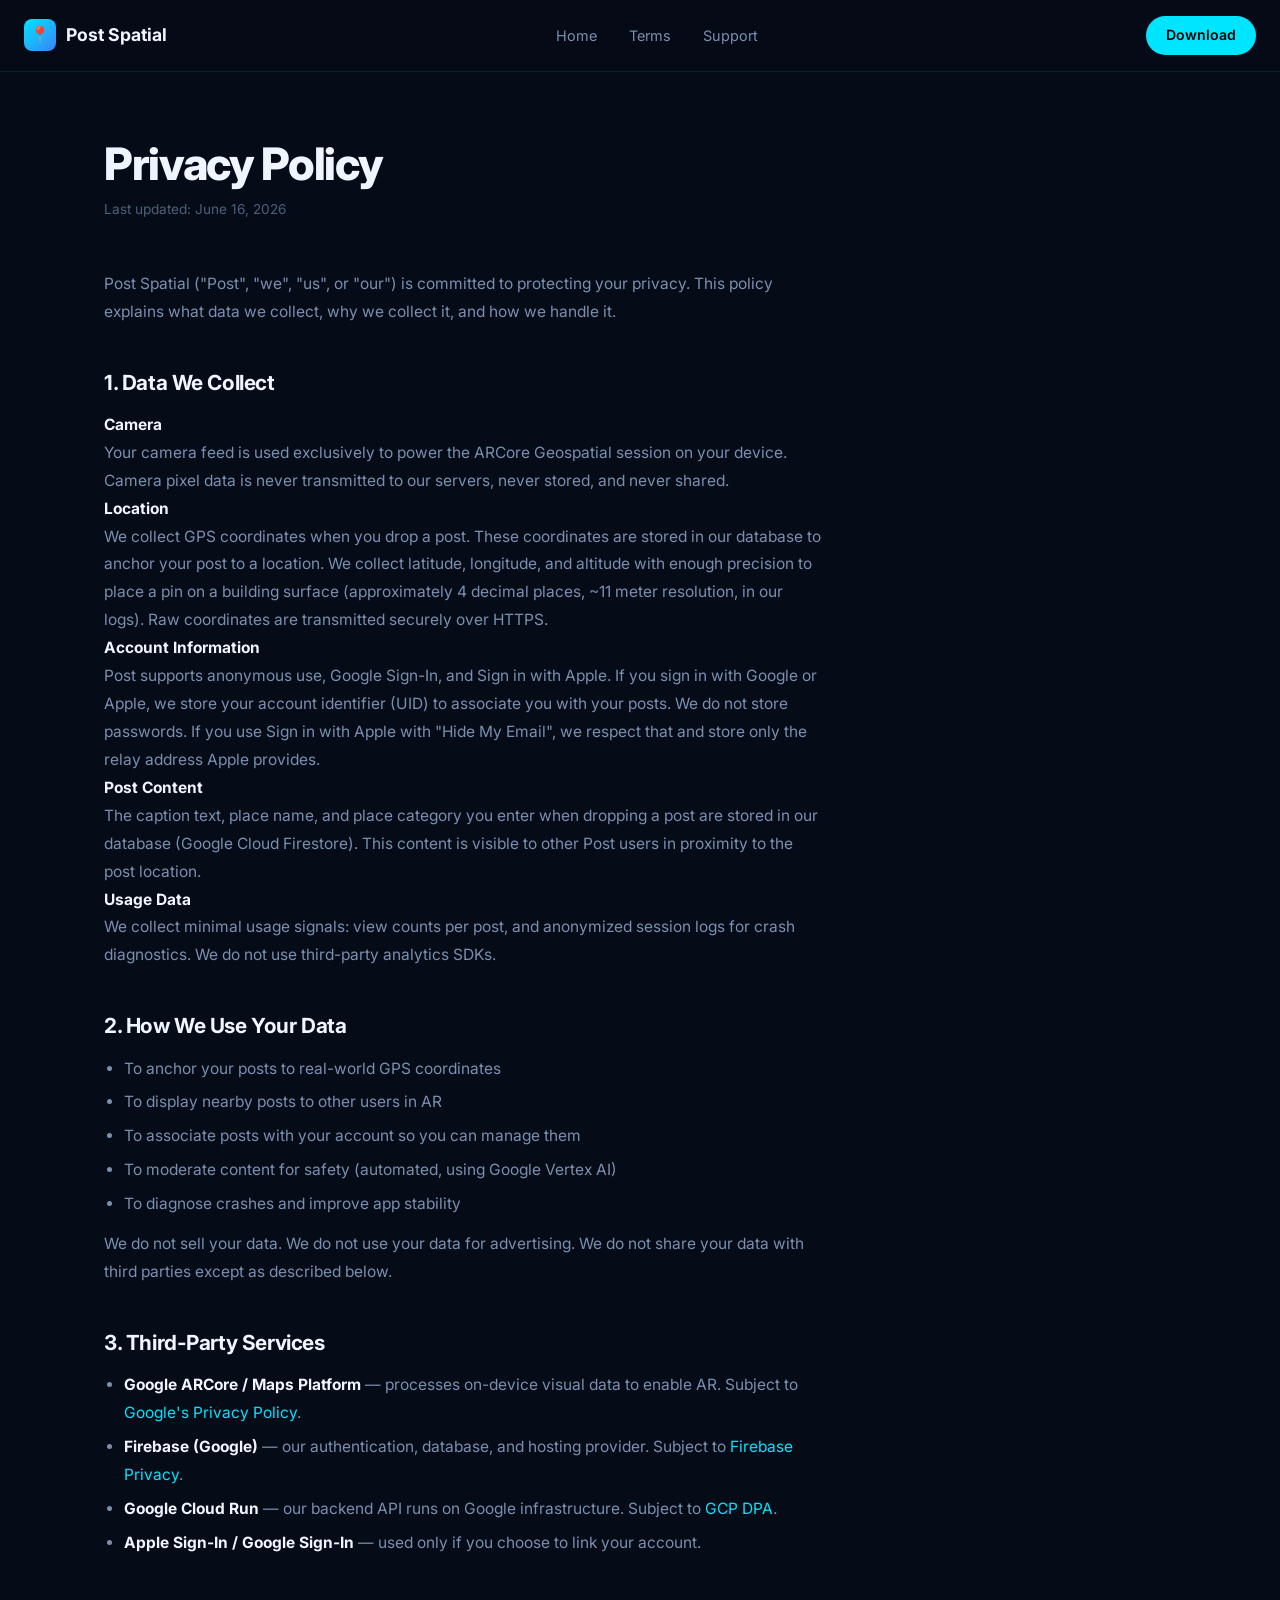
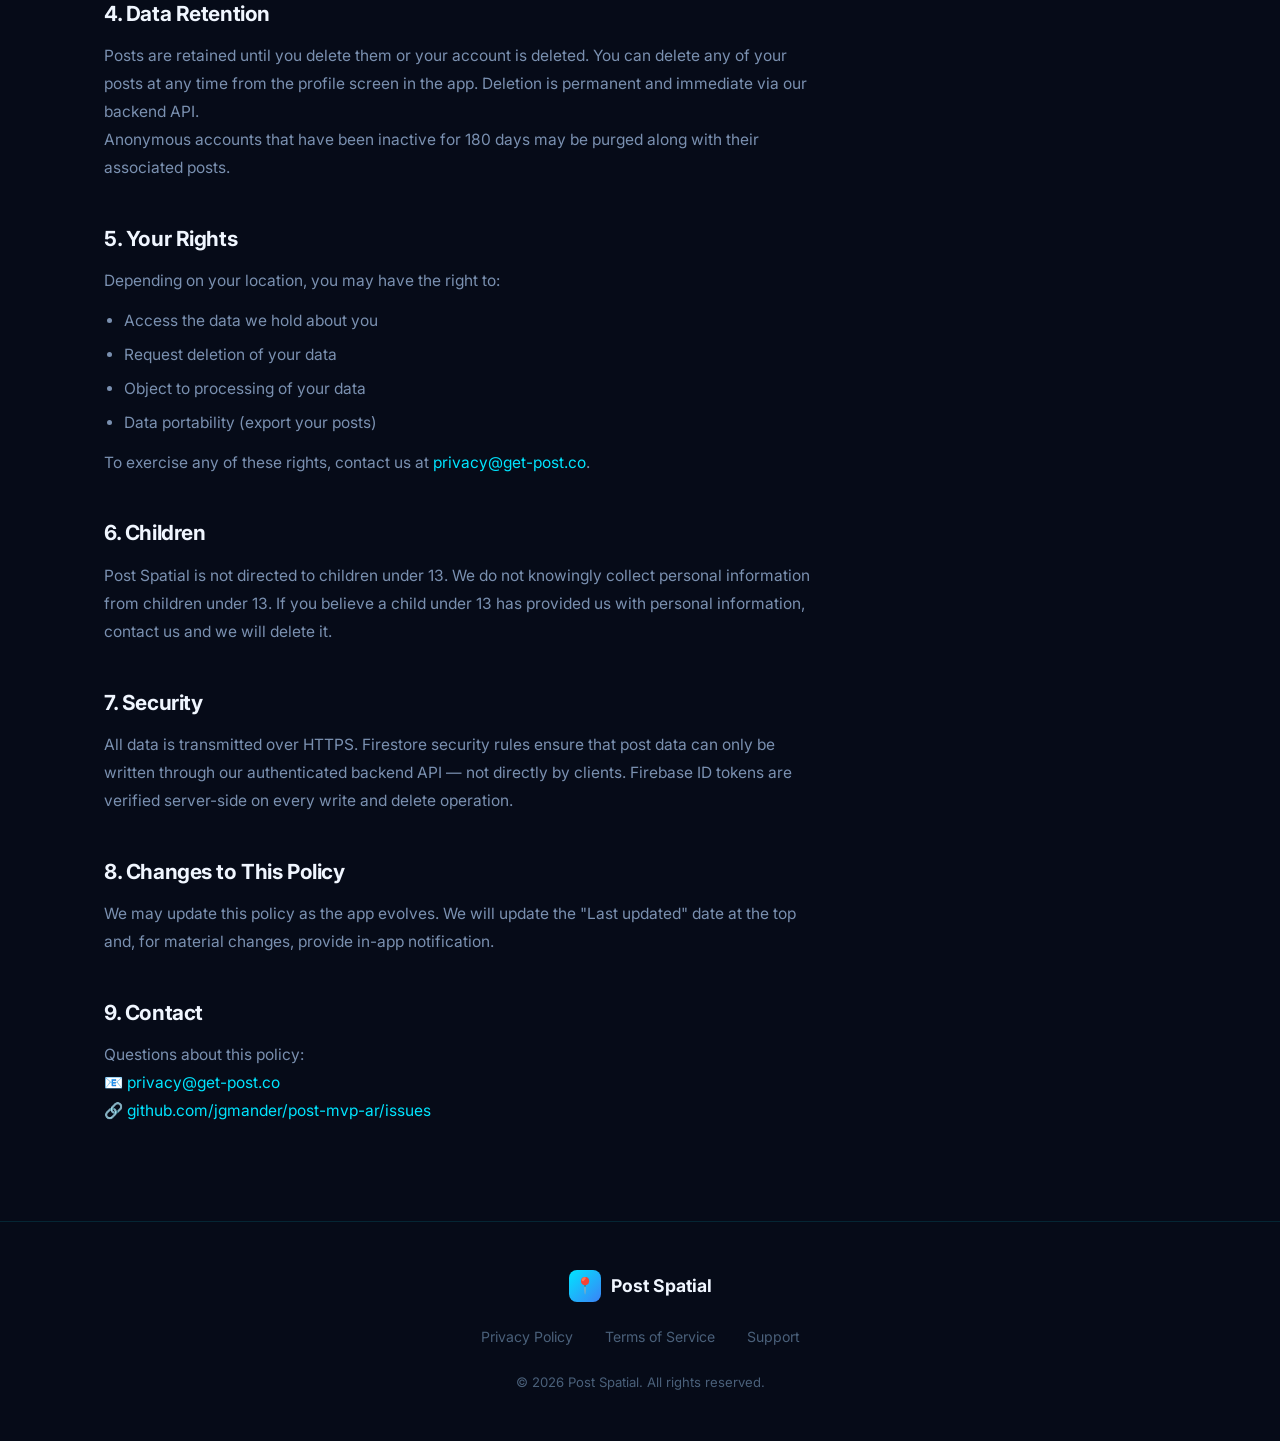
==== website/privacy.html @ 949eff58 "feat: add Firebase Hosting with landing page, privacy, terms & support website/: - index.html: Premi" ====
<!DOCTYPE html>
<html lang="en">
<head>
  <meta charset="UTF-8" />
  <meta name="viewport" content="width=device-width, initial-scale=1.0" />
  <title>Privacy Policy — Post Spatial</title>
  <meta name="description" content="Privacy Policy for Post Spatial. Learn how we handle your data." />
  <link rel="icon" href="data:image/svg+xml,<svg xmlns='http://www.w3.org/2000/svg' viewBox='0 0 32 32'><rect width='32' height='32' rx='8' fill='%2300e5ff'/><text y='22' x='6' font-size='18'>📍</text></svg>" />
  <link rel="preconnect" href="https://fonts.googleapis.com" />
  <link rel="preconnect" href="https://fonts.gstatic.com" crossorigin />
  <link href="https://fonts.googleapis.com/css2?family=Inter:wght@400;500;600;700;800&display=swap" rel="stylesheet" />
  <link rel="stylesheet" href="css/style.css" />
</head>
<body>

<nav>
  <a href="/" class="nav-logo">
    <div class="nav-logo-dot">📍</div>
    <span class="nav-logo-text">Post Spatial</span>
  </a>
  <div class="nav-links">
    <a href="/">Home</a>
    <a href="terms.html">Terms</a>
    <a href="support.html">Support</a>
  </div>
  <a href="/#cta" class="nav-cta">Download</a>
</nav>

<div class="inner-page">
  <div class="container">
    <div class="prose">
      <h1>Privacy Policy</h1>
      <p class="updated">Last updated: June 16, 2026</p>

      <p>Post Spatial ("Post", "we", "us", or "our") is committed to protecting your privacy. This policy explains what data we collect, why we collect it, and how we handle it.</p>

      <h2>1. Data We Collect</h2>
      <p><strong style="color:#f0f6ff;">Camera</strong><br />Your camera feed is used exclusively to power the ARCore Geospatial session on your device. Camera pixel data is never transmitted to our servers, never stored, and never shared.</p>

      <p><strong style="color:#f0f6ff;">Location</strong><br />We collect GPS coordinates when you drop a post. These coordinates are stored in our database to anchor your post to a location. We collect latitude, longitude, and altitude with enough precision to place a pin on a building surface (approximately 4 decimal places, ~11 meter resolution, in our logs). Raw coordinates are transmitted securely over HTTPS.</p>

      <p><strong style="color:#f0f6ff;">Account Information</strong><br />Post supports anonymous use, Google Sign-In, and Sign in with Apple. If you sign in with Google or Apple, we store your account identifier (UID) to associate you with your posts. We do not store passwords. If you use Sign in with Apple with "Hide My Email", we respect that and store only the relay address Apple provides.</p>

      <p><strong style="color:#f0f6ff;">Post Content</strong><br />The caption text, place name, and place category you enter when dropping a post are stored in our database (Google Cloud Firestore). This content is visible to other Post users in proximity to the post location.</p>

      <p><strong style="color:#f0f6ff;">Usage Data</strong><br />We collect minimal usage signals: view counts per post, and anonymized session logs for crash diagnostics. We do not use third-party analytics SDKs.</p>

      <h2>2. How We Use Your Data</h2>
      <ul>
        <li>To anchor your posts to real-world GPS coordinates</li>
        <li>To display nearby posts to other users in AR</li>
        <li>To associate posts with your account so you can manage them</li>
        <li>To moderate content for safety (automated, using Google Vertex AI)</li>
        <li>To diagnose crashes and improve app stability</li>
      </ul>
      <p>We do not sell your data. We do not use your data for advertising. We do not share your data with third parties except as described below.</p>

      <h2>3. Third-Party Services</h2>
      <ul>
        <li><strong style="color:#f0f6ff;">Google ARCore / Maps Platform</strong> — processes on-device visual data to enable AR. Subject to <a href="https://policies.google.com/privacy" target="_blank">Google's Privacy Policy</a>.</li>
        <li><strong style="color:#f0f6ff;">Firebase (Google)</strong> — our authentication, database, and hosting provider. Subject to <a href="https://firebase.google.com/support/privacy" target="_blank">Firebase Privacy</a>.</li>
        <li><strong style="color:#f0f6ff;">Google Cloud Run</strong> — our backend API runs on Google infrastructure. Subject to <a href="https://cloud.google.com/terms/data-processing-addendum" target="_blank">GCP DPA</a>.</li>
        <li><strong style="color:#f0f6ff;">Apple Sign-In / Google Sign-In</strong> — used only if you choose to link your account.</li>
      </ul>

      <h2>4. Data Retention</h2>
      <p>Posts are retained until you delete them or your account is deleted. You can delete any of your posts at any time from the profile screen in the app. Deletion is permanent and immediate via our backend API.</p>
      <p>Anonymous accounts that have been inactive for 180 days may be purged along with their associated posts.</p>

      <h2>5. Your Rights</h2>
      <p>Depending on your location, you may have the right to:</p>
      <ul>
        <li>Access the data we hold about you</li>
        <li>Request deletion of your data</li>
        <li>Object to processing of your data</li>
        <li>Data portability (export your posts)</li>
      </ul>
      <p>To exercise any of these rights, contact us at <a href="mailto:privacy@get-post.co">privacy@get-post.co</a>.</p>

      <h2>6. Children</h2>
      <p>Post Spatial is not directed to children under 13. We do not knowingly collect personal information from children under 13. If you believe a child under 13 has provided us with personal information, contact us and we will delete it.</p>

      <h2>7. Security</h2>
      <p>All data is transmitted over HTTPS. Firestore security rules ensure that post data can only be written through our authenticated backend API — not directly by clients. Firebase ID tokens are verified server-side on every write and delete operation.</p>

      <h2>8. Changes to This Policy</h2>
      <p>We may update this policy as the app evolves. We will update the "Last updated" date at the top and, for material changes, provide in-app notification.</p>

      <h2>9. Contact</h2>
      <p>Questions about this policy:<br />
      📧 <a href="mailto:privacy@get-post.co">privacy@get-post.co</a><br />
      🔗 <a href="https://github.com/jgmander/post-mvp-ar/issues">github.com/jgmander/post-mvp-ar/issues</a></p>
    </div>
  </div>
</div>

<footer>
  <a href="/" class="nav-logo">
    <div class="nav-logo-dot">📍</div>
    <span class="nav-logo-text">Post Spatial</span>
  </a>
  <div class="footer-links">
    <a href="privacy.html">Privacy Policy</a>
    <a href="terms.html">Terms of Service</a>
    <a href="support.html">Support</a>
  </div>
  <p class="footer-copy">© 2026 Post Spatial. All rights reserved.</p>
</footer>

</body>
</html>
---- website/css/style.css ----
:root {
  --bg: #060b18;
  --surface: #0d1526;
  --surface2: #141f35;
  --border: rgba(0, 229, 255, 0.12);
  --cyan: #00e5ff;
  --cyan-dim: rgba(0, 229, 255, 0.15);
  --cyan-glow: rgba(0, 229, 255, 0.35);
  --blue: #3b82f6;
  --text: #f0f6ff;
  --text-muted: #7a90b0;
  --text-dim: #4a607a;
  --radius: 16px;
  --radius-sm: 8px;
}

*, *::before, *::after { box-sizing: border-box; margin: 0; padding: 0; }

html { scroll-behavior: smooth; }

body {
  font-family: 'Inter', 'SF Pro Display', system-ui, sans-serif;
  background: var(--bg);
  color: var(--text);
  line-height: 1.6;
  overflow-x: hidden;
}

/* ── Typography ── */
h1 { font-size: clamp(2.4rem, 6vw, 4.2rem); font-weight: 800; letter-spacing: -0.03em; line-height: 1.1; }
h2 { font-size: clamp(1.6rem, 4vw, 2.4rem); font-weight: 700; letter-spacing: -0.02em; }
h3 { font-size: 1.1rem; font-weight: 600; }
p  { color: var(--text-muted); font-size: 1.05rem; }

.gradient-text {
  background: linear-gradient(135deg, var(--cyan) 0%, var(--blue) 100%);
  -webkit-background-clip: text;
  -webkit-text-fill-color: transparent;
  background-clip: text;
}

/* ── Layout ── */
.container { max-width: 1120px; margin: 0 auto; padding: 0 24px; }
section { padding: 96px 0; }

/* ── Nav ── */
nav {
  position: fixed; top: 0; left: 0; right: 0; z-index: 100;
  padding: 16px 24px;
  display: flex; align-items: center; justify-content: space-between;
  background: rgba(6, 11, 24, 0.7);
  backdrop-filter: blur(20px);
  -webkit-backdrop-filter: blur(20px);
  border-bottom: 1px solid var(--border);
}
.nav-logo { display: flex; align-items: center; gap: 10px; text-decoration: none; }
.nav-logo-dot {
  width: 32px; height: 32px; border-radius: 8px;
  background: linear-gradient(135deg, var(--cyan), var(--blue));
  display: flex; align-items: center; justify-content: center;
  font-size: 16px;
}
.nav-logo-text { font-weight: 700; font-size: 1.1rem; color: var(--text); }
.nav-links { display: flex; align-items: center; gap: 32px; }
.nav-links a { color: var(--text-muted); text-decoration: none; font-size: 0.9rem; transition: color 0.2s; }
.nav-links a:hover { color: var(--text); }
.nav-cta {
  background: var(--cyan); color: #000; padding: 8px 20px;
  border-radius: 999px; font-weight: 600; font-size: 0.88rem;
  text-decoration: none; transition: opacity 0.2s;
}
.nav-cta:hover { opacity: 0.85; }

/* ── Hero ── */
#hero {
  min-height: 100vh;
  display: flex; align-items: center;
  padding-top: 80px;
  position: relative;
  overflow: hidden;
}
.hero-bg {
  position: absolute; inset: 0;
  background:
    radial-gradient(ellipse 60% 50% at 70% 50%, rgba(0, 229, 255, 0.08) 0%, transparent 70%),
    radial-gradient(ellipse 40% 60% at 30% 30%, rgba(59, 130, 246, 0.07) 0%, transparent 70%);
}
.hero-grid {
  position: absolute; inset: 0; opacity: 0.03;
  background-image:
    linear-gradient(var(--cyan) 1px, transparent 1px),
    linear-gradient(90deg, var(--cyan) 1px, transparent 1px);
  background-size: 60px 60px;
}
.hero-inner {
  position: relative; z-index: 2;
  display: grid; grid-template-columns: 1fr 1fr; gap: 64px; align-items: center;
}
.hero-badge {
  display: inline-flex; align-items: center; gap: 8px;
  background: var(--cyan-dim); border: 1px solid var(--border);
  padding: 6px 14px; border-radius: 999px; margin-bottom: 24px;
  font-size: 0.8rem; color: var(--cyan); font-weight: 600;
}
.hero-badge::before { content: ''; width: 6px; height: 6px; border-radius: 50%; background: var(--cyan); animation: pulse 2s infinite; }
@keyframes pulse { 0%, 100% { opacity: 1; } 50% { opacity: 0.4; } }
.hero-title { margin-bottom: 24px; }
.hero-desc { font-size: 1.1rem; max-width: 480px; margin-bottom: 40px; line-height: 1.7; }
.hero-actions { display: flex; gap: 16px; flex-wrap: wrap; align-items: center; }
.btn-store {
  display: flex; align-items: center; gap: 10px;
  background: var(--surface); border: 1px solid var(--border);
  padding: 12px 22px; border-radius: var(--radius-sm);
  text-decoration: none; color: var(--text);
  transition: border-color 0.2s, transform 0.2s;
}
.btn-store:hover { border-color: var(--cyan); transform: translateY(-2px); }
.btn-store .store-icon { font-size: 1.6rem; }
.btn-store .store-text { display: flex; flex-direction: column; }
.btn-store .store-label { font-size: 0.65rem; color: var(--text-muted); text-transform: uppercase; letter-spacing: 0.06em; }
.btn-store .store-name { font-size: 0.95rem; font-weight: 600; }

/* Hero phone mockup */
.hero-visual { position: relative; display: flex; justify-content: center; }
.phone-frame {
  width: 260px; height: 520px;
  background: var(--surface); border-radius: 36px;
  border: 2px solid var(--border);
  position: relative; overflow: hidden;
  box-shadow: 0 40px 80px rgba(0,0,0,0.5), 0 0 0 1px rgba(255,255,255,0.05);
}
.phone-screen {
  position: absolute; inset: 0;
  background: linear-gradient(180deg, #0a1628 0%, #060b18 100%);
  display: flex; flex-direction: column; align-items: center; justify-content: center;
  gap: 16px;
}
.phone-ar-text { font-size: 0.75rem; color: var(--cyan); letter-spacing: 0.1em; text-transform: uppercase; }
.phone-pin {
  width: 48px; height: 48px; border-radius: 50% 50% 50% 4px;
  background: linear-gradient(135deg, var(--cyan), var(--blue));
  transform: rotate(-45deg);
  box-shadow: 0 0 30px var(--cyan-glow);
  animation: float 3s ease-in-out infinite;
}
@keyframes float { 0%, 100% { transform: rotate(-45deg) translateY(0); } 50% { transform: rotate(-45deg) translateY(-10px); } }
.phone-card {
  background: rgba(255,255,255,0.05); backdrop-filter: blur(10px);
  border: 1px solid var(--border); border-radius: var(--radius-sm);
  padding: 10px 14px; font-size: 0.75rem; color: var(--text-muted);
  width: 180px; text-align: center;
}
.phone-accuracy {
  position: absolute; top: 24px; right: 16px;
  background: rgba(0,229,255,0.15); border: 1px solid var(--cyan);
  border-radius: 999px; padding: 4px 10px;
  font-size: 0.65rem; color: var(--cyan); font-weight: 600;
}
.phone-notch {
  position: absolute; top: 12px; left: 50%; transform: translateX(-50%);
  width: 80px; height: 20px; background: #000; border-radius: 999px; z-index: 2;
}
.phone-glow {
  position: absolute; top: -80px; right: -80px;
  width: 300px; height: 300px;
  border-radius: 50%;
  background: radial-gradient(var(--cyan-glow), transparent 70%);
  pointer-events: none;
}

/* ── Features ── */
#features { background: var(--surface); }
.features-header { text-align: center; margin-bottom: 64px; }
.features-header p { max-width: 560px; margin: 16px auto 0; }
.features-grid { display: grid; grid-template-columns: repeat(3, 1fr); gap: 24px; }
.feature-card {
  background: var(--bg); border: 1px solid var(--border); border-radius: var(--radius);
  padding: 32px; transition: border-color 0.3s, transform 0.3s;
}
.feature-card:hover { border-color: var(--cyan); transform: translateY(-4px); }
.feature-icon {
  width: 48px; height: 48px; border-radius: 12px;
  background: var(--cyan-dim); display: flex; align-items: center; justify-content: center;
  font-size: 1.4rem; margin-bottom: 20px;
}
.feature-card h3 { margin-bottom: 10px; }
.feature-card p { font-size: 0.92rem; }

/* ── How it works ── */
.steps { display: flex; flex-direction: column; gap: 0; max-width: 640px; margin: 0 auto; }
.step { display: flex; gap: 24px; padding: 32px 0; position: relative; }
.step:not(:last-child)::after {
  content: ''; position: absolute; left: 19px; top: 64px; bottom: 0;
  width: 2px; background: linear-gradient(var(--border), transparent);
}
.step-num {
  flex-shrink: 0; width: 40px; height: 40px; border-radius: 50%;
  background: var(--cyan-dim); border: 2px solid var(--cyan);
  display: flex; align-items: center; justify-content: center;
  font-weight: 800; font-size: 0.9rem; color: var(--cyan);
}
.step h3 { margin-bottom: 8px; }

/* ── Tech ── */
#tech { background: var(--surface); }
.tech-grid { display: grid; grid-template-columns: repeat(2, 1fr); gap: 24px; margin-top: 48px; }
.tech-card {
  background: var(--bg); border: 1px solid var(--border); border-radius: var(--radius);
  padding: 28px; display: flex; gap: 16px; align-items: flex-start;
}
.tech-badge {
  flex-shrink: 0; padding: 4px 10px; border-radius: 999px;
  background: var(--cyan-dim); border: 1px solid var(--border);
  font-size: 0.7rem; color: var(--cyan); font-weight: 600; white-space: nowrap;
}

/* ── CTA ── */
#cta {
  text-align: center;
  background: linear-gradient(135deg, rgba(0,229,255,0.05) 0%, rgba(59,130,246,0.05) 100%);
  border-top: 1px solid var(--border); border-bottom: 1px solid var(--border);
}
#cta h2 { margin-bottom: 16px; }
#cta p { margin-bottom: 40px; max-width: 480px; margin-left: auto; margin-right: auto; }
.cta-buttons { display: flex; gap: 16px; justify-content: center; flex-wrap: wrap; }

/* ── Footer ── */
footer {
  padding: 48px 0; border-top: 1px solid var(--border);
  display: flex; flex-direction: column; align-items: center; gap: 24px;
}
.footer-links { display: flex; gap: 32px; }
.footer-links a { color: var(--text-dim); text-decoration: none; font-size: 0.88rem; transition: color 0.2s; }
.footer-links a:hover { color: var(--text-muted); }
.footer-copy { color: var(--text-dim); font-size: 0.82rem; }

/* ── Inner pages (Privacy / Terms / Support) ── */
.inner-page { padding: 140px 0 96px; min-height: 100vh; }
.inner-page h1 { margin-bottom: 8px; font-size: clamp(1.8rem, 4vw, 2.8rem); }
.inner-page .updated { color: var(--text-dim); font-size: 0.85rem; margin-bottom: 48px; }
.prose { max-width: 720px; }
.prose h2 { font-size: 1.3rem; margin: 40px 0 12px; color: var(--text); }
.prose p, .prose li { color: var(--text-muted); font-size: 0.97rem; line-height: 1.8; }
.prose ul { padding-left: 20px; margin: 12px 0; }
.prose li { margin: 6px 0; }
.prose a { color: var(--cyan); text-decoration: none; }
.prose a:hover { text-decoration: underline; }

/* ── Responsive ── */
@media (max-width: 900px) {
  .hero-inner { grid-template-columns: 1fr; text-align: center; }
  .hero-visual { display: none; }
  .hero-desc { margin-left: auto; margin-right: auto; }
  .hero-actions { justify-content: center; }
  .features-grid { grid-template-columns: 1fr; }
  .tech-grid { grid-template-columns: 1fr; }
  .nav-links { display: none; }
}
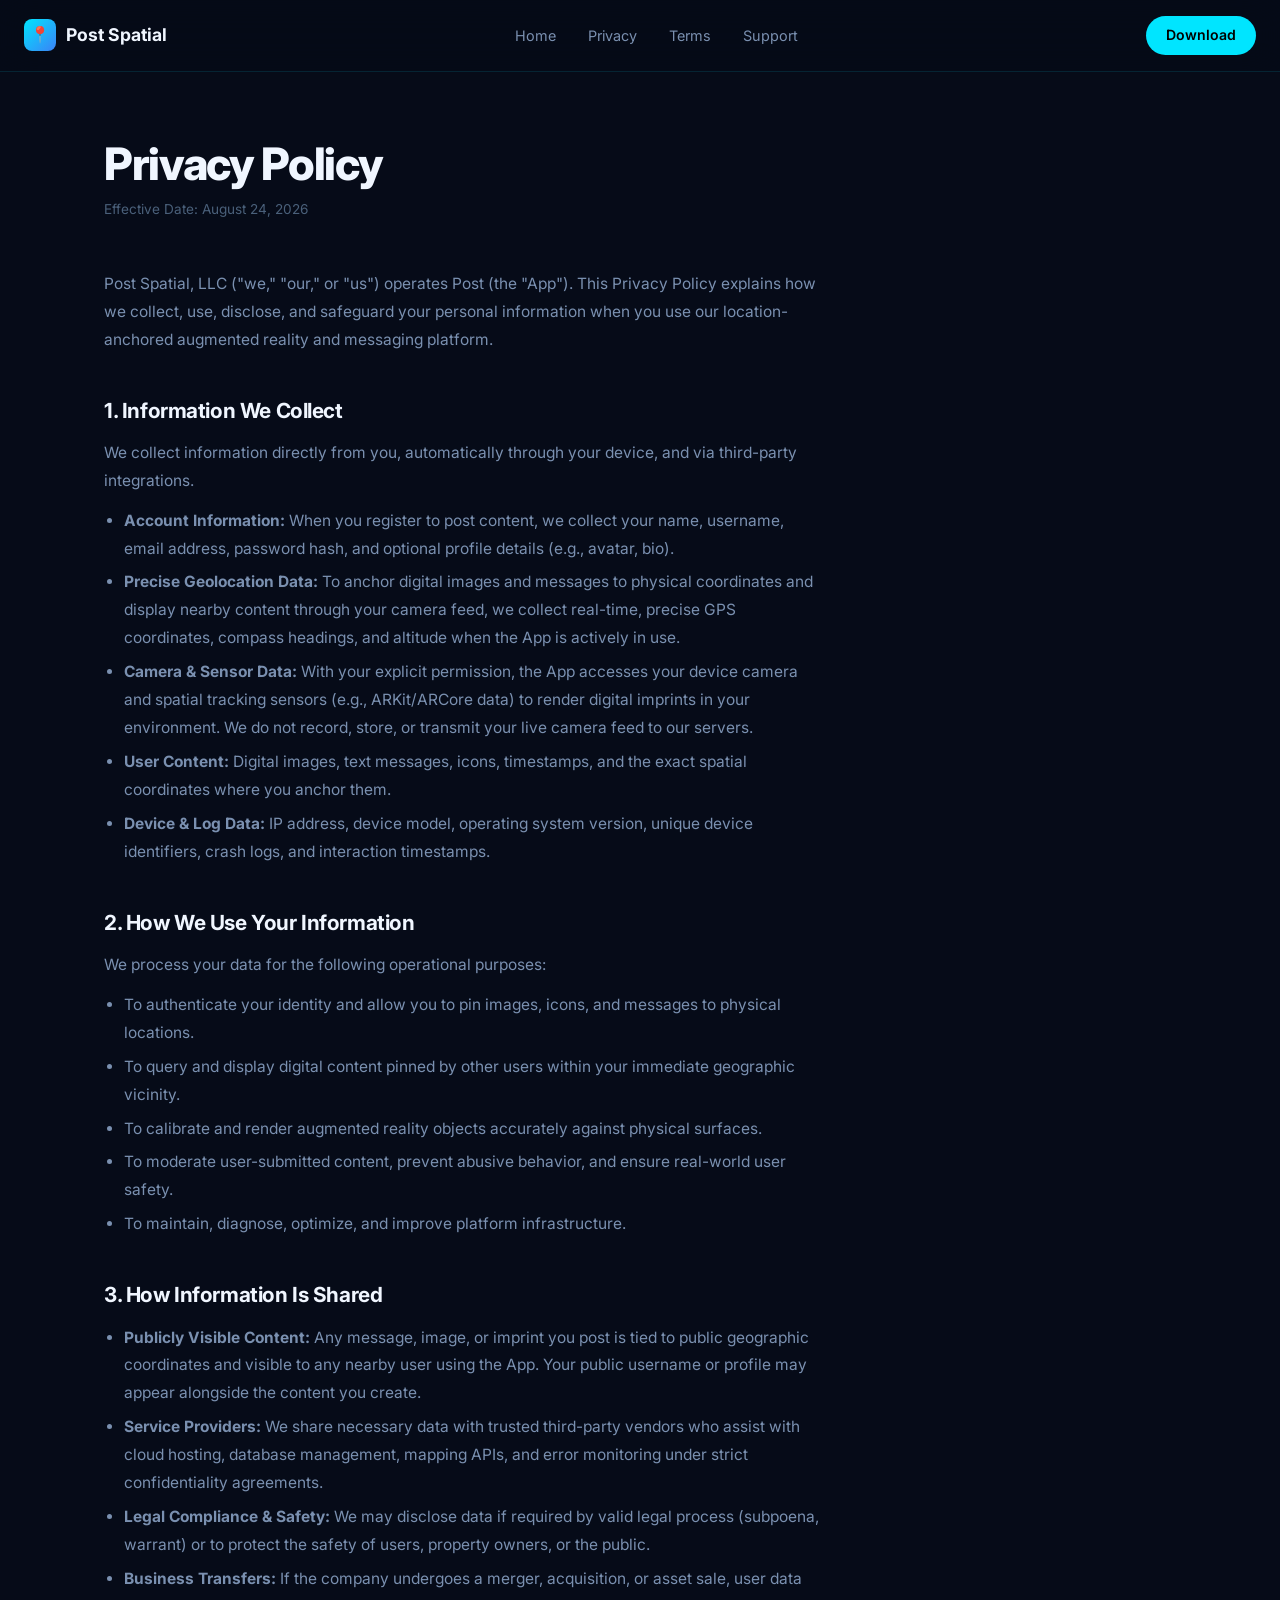
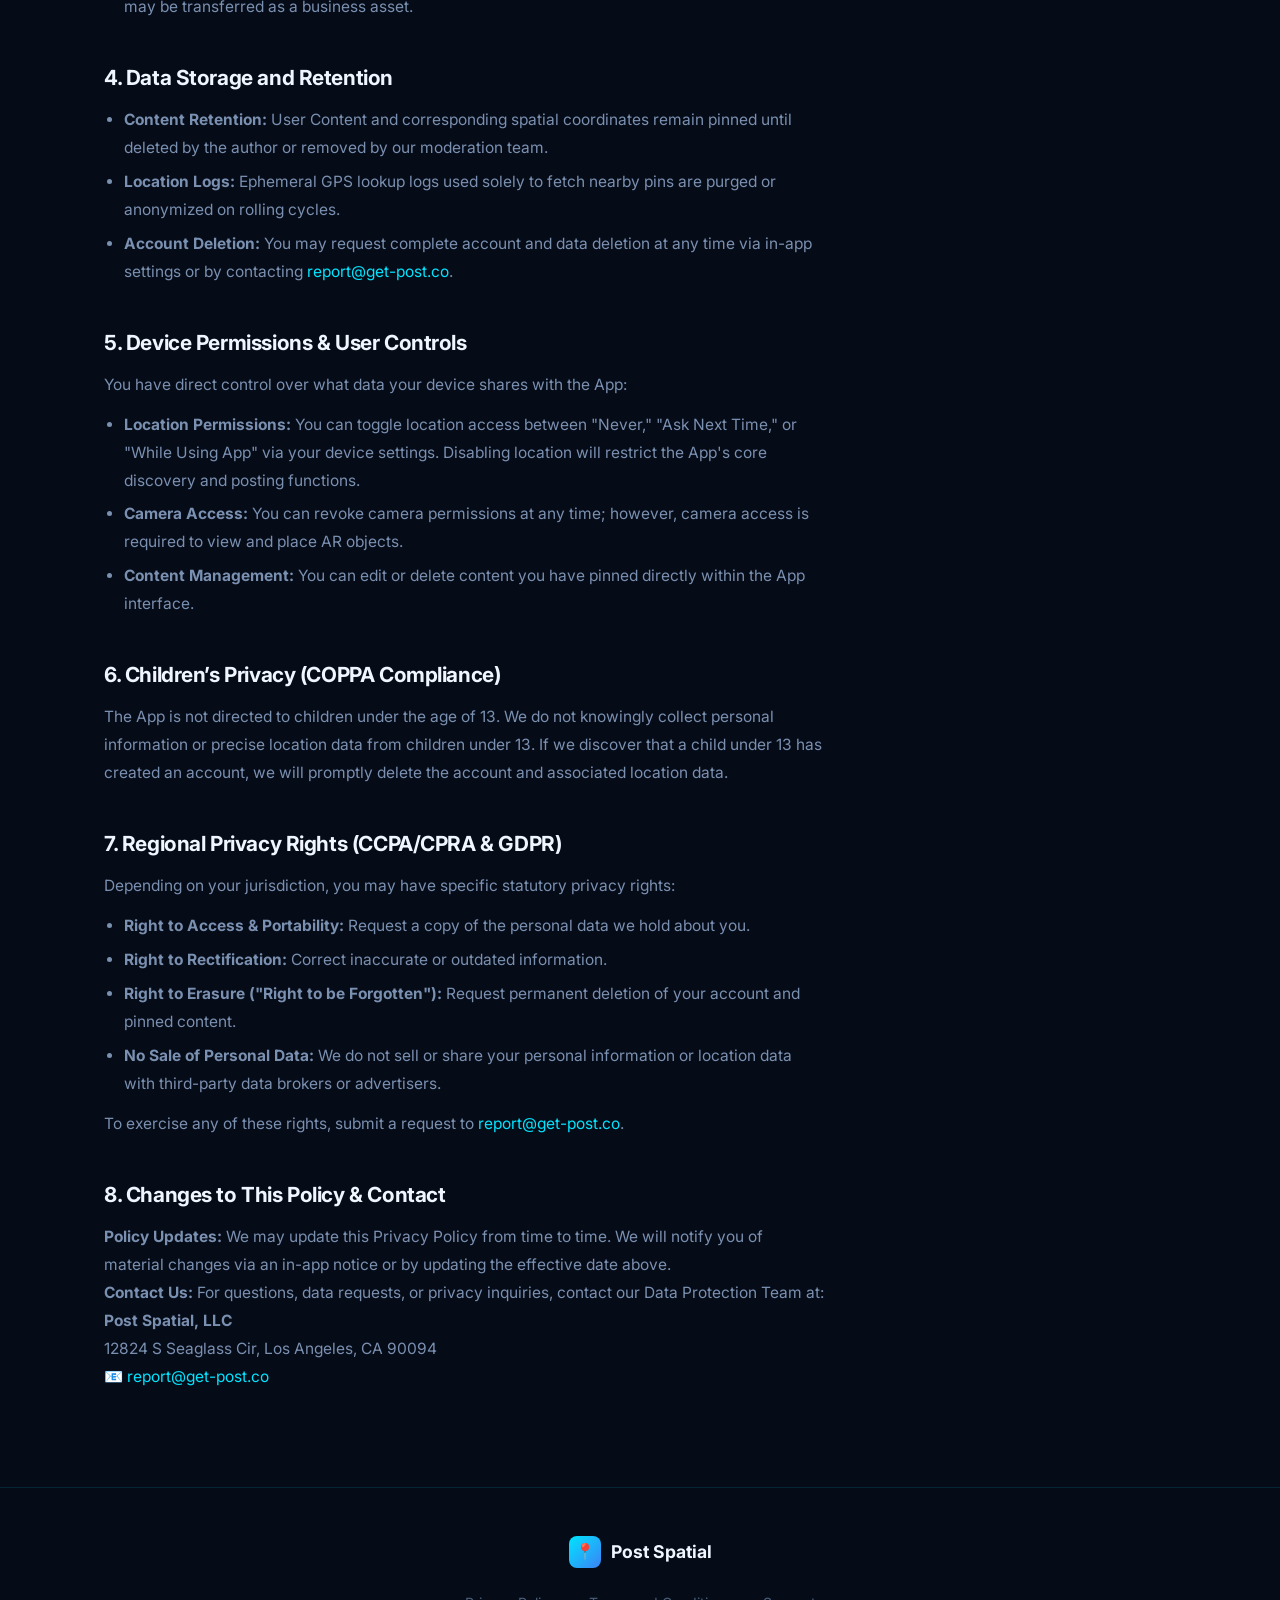
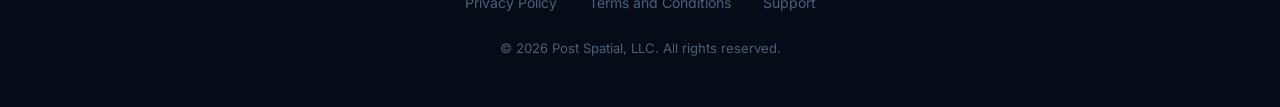
==== commit 06c416ca: "docs: update Terms and Conditions & Privacy Policy with official Post Spatial LLC legal text" ====
--- a/website/privacy.html
+++ b/website/privacy.html
@@ -20,6 +20,7 @@
   </a>
   <div class="nav-links">
     <a href="/">Home</a>
+    <a href="privacy.html">Privacy</a>
     <a href="terms.html">Terms</a>
     <a href="support.html">Support</a>
   </div>
@@ -30,66 +31,72 @@
   <div class="container">
     <div class="prose">
       <h1>Privacy Policy</h1>
-      <p class="updated">Last updated: June 16, 2026</p>
+      <p class="updated">Effective Date: August 24, 2026</p>
 
-      <p>Post Spatial ("Post", "we", "us", or "our") is committed to protecting your privacy. This policy explains what data we collect, why we collect it, and how we handle it.</p>
+      <p>Post Spatial, LLC ("we," "our," or "us") operates Post (the "App"). This Privacy Policy explains how we collect, use, disclose, and safeguard your personal information when you use our location-anchored augmented reality and messaging platform.</p>
 
-      <h2>1. Data We Collect</h2>
-      <p><strong style="color:#f0f6ff;">Camera</strong><br />Your camera feed is used exclusively to power the ARCore Geospatial session on your device. Camera pixel data is never transmitted to our servers, never stored, and never shared.</p>
-
-      <p><strong style="color:#f0f6ff;">Location</strong><br />We collect GPS coordinates when you drop a post. These coordinates are stored in our database to anchor your post to a location. We collect latitude, longitude, and altitude with enough precision to place a pin on a building surface (approximately 4 decimal places, ~11 meter resolution, in our logs). Raw coordinates are transmitted securely over HTTPS.</p>
-
-      <p><strong style="color:#f0f6ff;">Account Information</strong><br />Post supports anonymous use, Google Sign-In, and Sign in with Apple. If you sign in with Google or Apple, we store your account identifier (UID) to associate you with your posts. We do not store passwords. If you use Sign in with Apple with "Hide My Email", we respect that and store only the relay address Apple provides.</p>
-
-      <p><strong style="color:#f0f6ff;">Post Content</strong><br />The caption text, place name, and place category you enter when dropping a post are stored in our database (Google Cloud Firestore). This content is visible to other Post users in proximity to the post location.</p>
-
-      <p><strong style="color:#f0f6ff;">Usage Data</strong><br />We collect minimal usage signals: view counts per post, and anonymized session logs for crash diagnostics. We do not use third-party analytics SDKs.</p>
-
-      <h2>2. How We Use Your Data</h2>
+      <h2>1. Information We Collect</h2>
+      <p>We collect information directly from you, automatically through your device, and via third-party integrations.</p>
       <ul>
-        <li>To anchor your posts to real-world GPS coordinates</li>
-        <li>To display nearby posts to other users in AR</li>
-        <li>To associate posts with your account so you can manage them</li>
-        <li>To moderate content for safety (automated, using Google Vertex AI)</li>
-        <li>To diagnose crashes and improve app stability</li>
-      </ul>
-      <p>We do not sell your data. We do not use your data for advertising. We do not share your data with third parties except as described below.</p>
-
-      <h2>3. Third-Party Services</h2>
-      <ul>
-        <li><strong style="color:#f0f6ff;">Google ARCore / Maps Platform</strong> — processes on-device visual data to enable AR. Subject to <a href="https://policies.google.com/privacy" target="_blank">Google's Privacy Policy</a>.</li>
-        <li><strong style="color:#f0f6ff;">Firebase (Google)</strong> — our authentication, database, and hosting provider. Subject to <a href="https://firebase.google.com/support/privacy" target="_blank">Firebase Privacy</a>.</li>
-        <li><strong style="color:#f0f6ff;">Google Cloud Run</strong> — our backend API runs on Google infrastructure. Subject to <a href="https://cloud.google.com/terms/data-processing-addendum" target="_blank">GCP DPA</a>.</li>
-        <li><strong style="color:#f0f6ff;">Apple Sign-In / Google Sign-In</strong> — used only if you choose to link your account.</li>
+        <li><strong>Account Information:</strong> When you register to post content, we collect your name, username, email address, password hash, and optional profile details (e.g., avatar, bio).</li>
+        <li><strong>Precise Geolocation Data:</strong> To anchor digital images and messages to physical coordinates and display nearby content through your camera feed, we collect real-time, precise GPS coordinates, compass headings, and altitude when the App is actively in use.</li>
+        <li><strong>Camera & Sensor Data:</strong> With your explicit permission, the App accesses your device camera and spatial tracking sensors (e.g., ARKit/ARCore data) to render digital imprints in your environment. We do not record, store, or transmit your live camera feed to our servers.</li>
+        <li><strong>User Content:</strong> Digital images, text messages, icons, timestamps, and the exact spatial coordinates where you anchor them.</li>
+        <li><strong>Device & Log Data:</strong> IP address, device model, operating system version, unique device identifiers, crash logs, and interaction timestamps.</li>
       </ul>
 
-      <h2>4. Data Retention</h2>
-      <p>Posts are retained until you delete them or your account is deleted. You can delete any of your posts at any time from the profile screen in the app. Deletion is permanent and immediate via our backend API.</p>
-      <p>Anonymous accounts that have been inactive for 180 days may be purged along with their associated posts.</p>
+      <h2>2. How We Use Your Information</h2>
+      <p>We process your data for the following operational purposes:</p>
+      <ul>
+        <li>To authenticate your identity and allow you to pin images, icons, and messages to physical locations.</li>
+        <li>To query and display digital content pinned by other users within your immediate geographic vicinity.</li>
+        <li>To calibrate and render augmented reality objects accurately against physical surfaces.</li>
+        <li>To moderate user-submitted content, prevent abusive behavior, and ensure real-world user safety.</li>
+        <li>To maintain, diagnose, optimize, and improve platform infrastructure.</li>
+      </ul>
 
-      <h2>5. Your Rights</h2>
-      <p>Depending on your location, you may have the right to:</p>
+      <h2>3. How Information Is Shared</h2>
       <ul>
-        <li>Access the data we hold about you</li>
-        <li>Request deletion of your data</li>
-        <li>Object to processing of your data</li>
-        <li>Data portability (export your posts)</li>
+        <li><strong>Publicly Visible Content:</strong> Any message, image, or imprint you post is tied to public geographic coordinates and visible to any nearby user using the App. Your public username or profile may appear alongside the content you create.</li>
+        <li><strong>Service Providers:</strong> We share necessary data with trusted third-party vendors who assist with cloud hosting, database management, mapping APIs, and error monitoring under strict confidentiality agreements.</li>
+        <li><strong>Legal Compliance & Safety:</strong> We may disclose data if required by valid legal process (subpoena, warrant) or to protect the safety of users, property owners, or the public.</li>
+        <li><strong>Business Transfers:</strong> If the company undergoes a merger, acquisition, or asset sale, user data may be transferred as a business asset.</li>
       </ul>
-      <p>To exercise any of these rights, contact us at <a href="mailto:privacy@get-post.co">privacy@get-post.co</a>.</p>
 
-      <h2>6. Children</h2>
-      <p>Post Spatial is not directed to children under 13. We do not knowingly collect personal information from children under 13. If you believe a child under 13 has provided us with personal information, contact us and we will delete it.</p>
+      <h2>4. Data Storage and Retention</h2>
+      <ul>
+        <li><strong>Content Retention:</strong> User Content and corresponding spatial coordinates remain pinned until deleted by the author or removed by our moderation team.</li>
+        <li><strong>Location Logs:</strong> Ephemeral GPS lookup logs used solely to fetch nearby pins are purged or anonymized on rolling cycles.</li>
+        <li><strong>Account Deletion:</strong> You may request complete account and data deletion at any time via in-app settings or by contacting <a href="mailto:report@get-post.co">report@get-post.co</a>.</li>
+      </ul>
 
-      <h2>7. Security</h2>
-      <p>All data is transmitted over HTTPS. Firestore security rules ensure that post data can only be written through our authenticated backend API — not directly by clients. Firebase ID tokens are verified server-side on every write and delete operation.</p>
+      <h2>5. Device Permissions & User Controls</h2>
+      <p>You have direct control over what data your device shares with the App:</p>
+      <ul>
+        <li><strong>Location Permissions:</strong> You can toggle location access between "Never," "Ask Next Time," or "While Using App" via your device settings. Disabling location will restrict the App's core discovery and posting functions.</li>
+        <li><strong>Camera Access:</strong> You can revoke camera permissions at any time; however, camera access is required to view and place AR objects.</li>
+        <li><strong>Content Management:</strong> You can edit or delete content you have pinned directly within the App interface.</li>
+      </ul>
 
-      <h2>8. Changes to This Policy</h2>
-      <p>We may update this policy as the app evolves. We will update the "Last updated" date at the top and, for material changes, provide in-app notification.</p>
+      <h2>6. Children’s Privacy (COPPA Compliance)</h2>
+      <p>The App is not directed to children under the age of 13. We do not knowingly collect personal information or precise location data from children under 13. If we discover that a child under 13 has created an account, we will promptly delete the account and associated location data.</p>
 
-      <h2>9. Contact</h2>
-      <p>Questions about this policy:<br />
-      📧 <a href="mailto:privacy@get-post.co">privacy@get-post.co</a><br />
-      🔗 <a href="https://github.com/jgmander/post-mvp-ar/issues">github.com/jgmander/post-mvp-ar/issues</a></p>
+      <h2>7. Regional Privacy Rights (CCPA/CPRA & GDPR)</h2>
+      <p>Depending on your jurisdiction, you may have specific statutory privacy rights:</p>
+      <ul>
+        <li><strong>Right to Access & Portability:</strong> Request a copy of the personal data we hold about you.</li>
+        <li><strong>Right to Rectification:</strong> Correct inaccurate or outdated information.</li>
+        <li><strong>Right to Erasure ("Right to be Forgotten"):</strong> Request permanent deletion of your account and pinned content.</li>
+        <li><strong>No Sale of Personal Data:</strong> We do not sell or share your personal information or location data with third-party data brokers or advertisers.</li>
+      </ul>
+      <p>To exercise any of these rights, submit a request to <a href="mailto:report@get-post.co">report@get-post.co</a>.</p>
+
+      <h2>8. Changes to This Policy & Contact</h2>
+      <p><strong>Policy Updates:</strong> We may update this Privacy Policy from time to time. We will notify you of material changes via an in-app notice or by updating the effective date above.</p>
+      <p><strong>Contact Us:</strong> For questions, data requests, or privacy inquiries, contact our Data Protection Team at:<br />
+      <strong>Post Spatial, LLC</strong><br />
+      12824 S Seaglass Cir, Los Angeles, CA 90094<br />
+      📧 <a href="mailto:report@get-post.co">report@get-post.co</a></p>
     </div>
   </div>
 </div>
@@ -101,11 +108,12 @@
   </a>
   <div class="footer-links">
     <a href="privacy.html">Privacy Policy</a>
-    <a href="terms.html">Terms of Service</a>
+    <a href="terms.html">Terms and Conditions</a>
     <a href="support.html">Support</a>
   </div>
-  <p class="footer-copy">© 2026 Post Spatial. All rights reserved.</p>
+  <p class="footer-copy">© 2026 Post Spatial, LLC. All rights reserved.</p>
 </footer>
 
 </body>
 </html>
+
